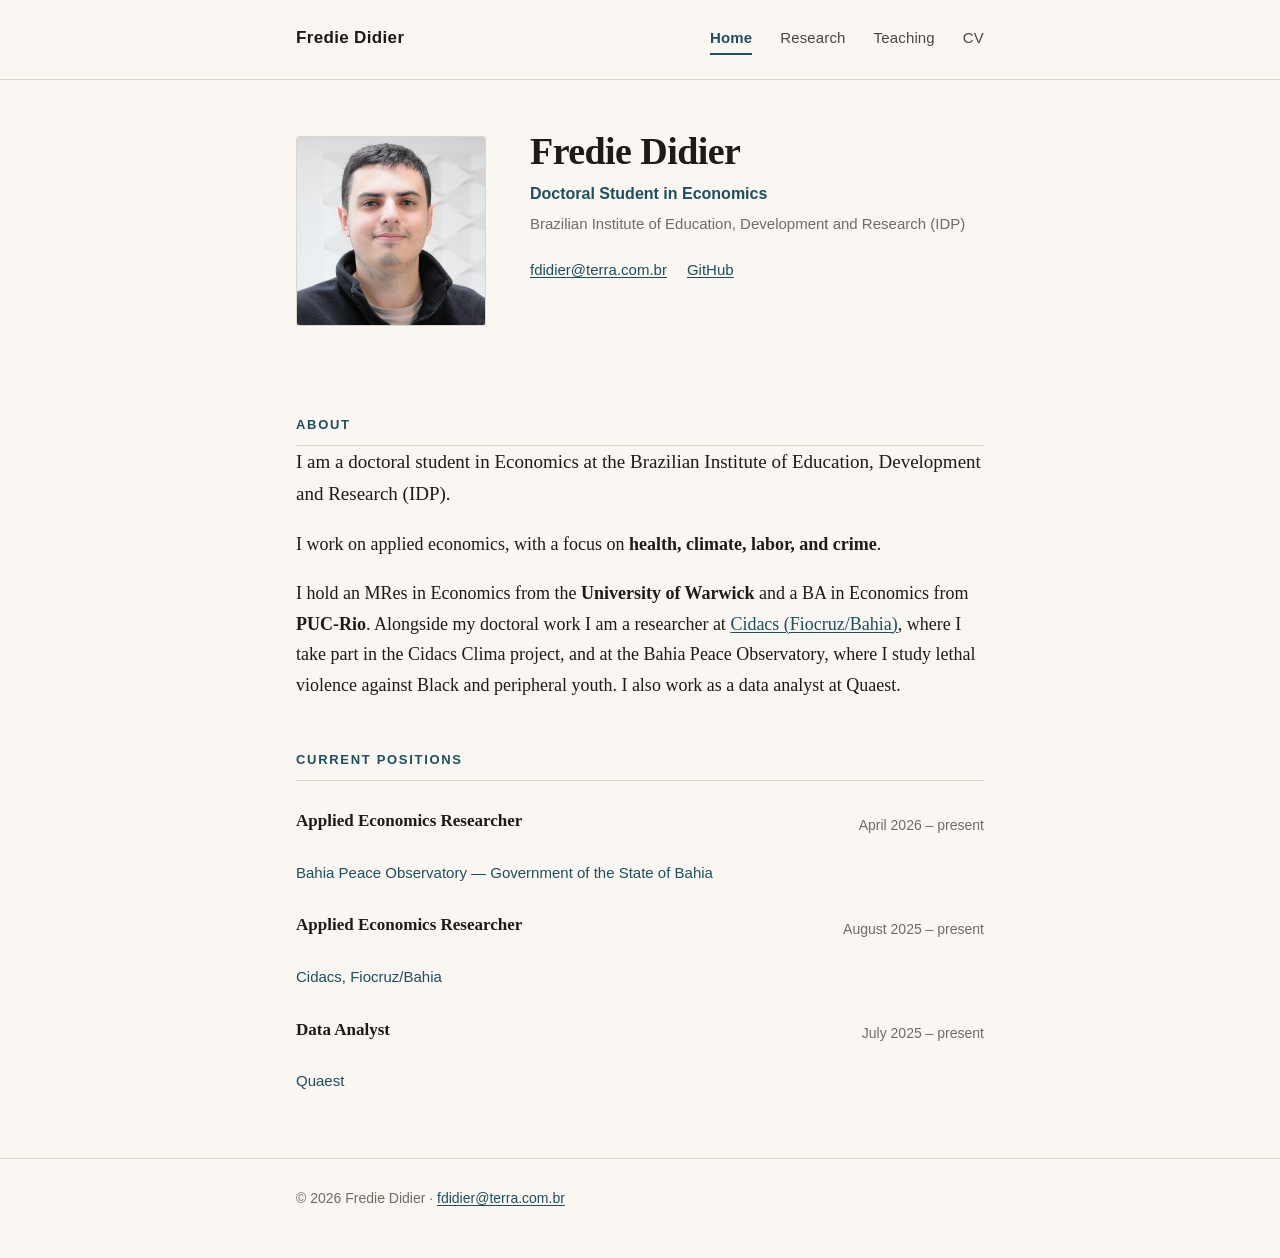
==== index.html @ f06270a4 "Creating Website" ====
<!DOCTYPE html>
<html lang="en">
<head>
<meta charset="utf-8">
<meta name="viewport" content="width=device-width, initial-scale=1">
<title>Fredie Didier</title>
<meta name="description" content="Fredie Didier — doctoral student in Economics at IDP. Applied economics: health, climate, labor and crime.">
<link rel="stylesheet" href="assets/css/style.css">
</head>
<body>

<header class="masthead">
  <div class="wrap">
    <a class="masthead__name" href="index.html">Fredie Didier</a>
    <nav class="nav">
      <a href="index.html" aria-current="page">Home</a>
      <a href="research.html">Research</a>
      <a href="teaching.html">Teaching</a>
      <a href="cv.html">CV</a>
    </nav>
  </div>
</header>

<main class="wrap">

  <section class="hero">
    <img class="hero__photo" src="assets/img/photo.jpg" alt="Fredie Didier" width="360" height="360">

    <div>
      <h1>Fredie Didier</h1>
      <p class="hero__role">Doctoral Student in Economics</p>
      <p class="hero__affil">Brazilian Institute of Education, Development and Research (IDP)</p>
      <ul class="linkrow">
        <li><a href="mailto:fdidier@terra.com.br">fdidier@terra.com.br</a></li>
        <li><a href="https://github.com/FredieDidier">GitHub</a></li>
      </ul>
    </div>
  </section>

  <h2>About</h2>

  <p class="lede">I am a doctoral student in Economics at the Brazilian Institute of
  Education, Development and Research (IDP).</p>

  <p>I work on applied economics, with a focus on <strong>health, climate, labor, and
  crime</strong>.</p>

  <p>I hold an MRes in Economics from the <strong>University of Warwick</strong> and a BA in
  Economics from <strong>PUC-Rio</strong>. Alongside my doctoral work I am a researcher at
  <a href="https://cidacs.bahia.fiocruz.br/">Cidacs (Fiocruz/Bahia)</a>, where I take part in the
  Cidacs Clima project, and at the Bahia Peace Observatory, where I study lethal violence
  against Black and peripheral youth. I also work as a data analyst at Quaest.</p>

  <h2>Current Positions</h2>

  <div class="item">
    <p class="item__head">Applied Economics Researcher</p>
    <p class="item__date">April 2026 – present</p>
    <p class="item__sub">Bahia Peace Observatory — Government of the State of Bahia</p>
  </div>

  <div class="item">
    <p class="item__head">Applied Economics Researcher</p>
    <p class="item__date">August 2025 – present</p>
    <p class="item__sub">Cidacs, Fiocruz/Bahia</p>
  </div>

  <div class="item">
    <p class="item__head">Data Analyst</p>
    <p class="item__date">July 2025 – present</p>
    <p class="item__sub">Quaest</p>
  </div>

</main>

<footer class="footer">
  <div class="wrap">
    <p>© 2026 Fredie Didier · <a href="mailto:fdidier@terra.com.br">fdidier@terra.com.br</a></p>
  </div>
</footer>

</body>
</html>
---- assets/css/style.css ----
/* ---------------------------------------------------------------
   Fredie Didier — personal academic site
   Palette: deep petrol blue on warm sand
   --------------------------------------------------------------- */

:root {
  --petrol:        #1f4e5f;
  --petrol-dark:   #163b48;
  --petrol-light:  #2e6b80;
  --sand:          #faf7f2;
  --sand-deep:     #f1ece3;
  --ink:           #1c1b19;
  --ink-soft:      #4a4844;
  --ink-faint:     #6f6c66;
  --rule:          #ddd6ca;

  --serif: "Iowan Old Style", "Palatino Linotype", Palatino, "Book Antiqua", Georgia, serif;
  --sans:  -apple-system, BlinkMacSystemFont, "Segoe UI", Inter, Helvetica, Arial, sans-serif;

  --measure: 46rem;
}

*, *::before, *::after { box-sizing: border-box; }

html { -webkit-text-size-adjust: 100%; }

body {
  margin: 0;
  background: var(--sand);
  color: var(--ink);
  font-family: var(--serif);
  font-size: 1.125rem;      /* 18px base — deliberately generous */
  line-height: 1.7;
  text-rendering: optimizeLegibility;
  -webkit-font-smoothing: antialiased;
}

/* ---------- layout ---------- */

.wrap {
  max-width: var(--measure);
  margin: 0 auto;
  padding: 0 1.5rem;
}

main { padding-bottom: 5rem; }

/* ---------- masthead / nav ---------- */

.masthead {
  border-bottom: 1px solid var(--rule);
  background: var(--sand);
}

.masthead .wrap {
  display: flex;
  flex-wrap: wrap;
  align-items: baseline;
  justify-content: space-between;
  gap: 0.75rem 2rem;
  padding-top: 1.5rem;
  padding-bottom: 1.5rem;
}

.masthead__name {
  font-family: var(--sans);
  font-size: 1.0625rem;
  font-weight: 600;
  letter-spacing: 0.02em;
  color: var(--ink);
  text-decoration: none;
}
.masthead__name:hover { color: var(--petrol); }

.nav {
  display: flex;
  gap: 1.75rem;
  font-family: var(--sans);
  font-size: 0.9375rem;
  letter-spacing: 0.01em;
}

.nav a {
  color: var(--ink-soft);
  text-decoration: none;
  padding-bottom: 2px;
  border-bottom: 2px solid transparent;
}
.nav a:hover { color: var(--petrol); }
.nav a[aria-current="page"] {
  color: var(--petrol);
  border-bottom-color: var(--petrol);
  font-weight: 600;
}

/* ---------- hero (home) ---------- */

.hero {
  display: grid;
  grid-template-columns: 190px 1fr;
  gap: 2.75rem;
  align-items: start;
  padding: 3.5rem 0 2.5rem;
}

.hero__photo {
  width: 190px;
  height: 190px;
  border-radius: 3px;
  object-fit: cover;
  display: block;
  background: var(--sand-deep);
  border: 1px solid var(--rule);
}

.hero h1 {
  font-size: 2.375rem;
  line-height: 1.15;
  margin: -0.35rem 0 0.4rem;
  letter-spacing: -0.015em;
  font-weight: 600;
}

.hero__role {
  font-family: var(--sans);
  font-size: 1rem;
  color: var(--petrol);
  font-weight: 600;
  margin: 0 0 0.25rem;
}

.hero__affil {
  font-family: var(--sans);
  font-size: 0.9375rem;
  color: var(--ink-faint);
  margin: 0 0 1.25rem;
}

/* ---------- inline link list (contact / profiles) ---------- */

.linkrow {
  list-style: none;
  margin: 0;
  padding: 0;
  display: flex;
  flex-wrap: wrap;
  gap: 0.5rem 1.25rem;
  font-family: var(--sans);
  font-size: 0.9375rem;
}

.linkrow a { color: var(--petrol); }

/* ---------- typography ---------- */

h2 {
  font-family: var(--sans);
  font-size: 0.8125rem;
  font-weight: 700;
  letter-spacing: 0.13em;
  text-transform: uppercase;
  color: var(--petrol);
  margin: 3rem 0 0;
  padding-bottom: 0.6rem;
  border-bottom: 1px solid var(--rule);
}

h3 {
  font-size: 1.1875rem;
  font-weight: 600;
  line-height: 1.35;
  margin: 2rem 0 0.2rem;
}

p { margin: 0 0 1.15rem; }

a { color: var(--petrol); text-decoration-thickness: 1px; text-underline-offset: 2px; }
a:hover { color: var(--petrol-light); }

strong { font-weight: 600; }

.lede { font-size: 1.1875rem; }

/* ---------- research entries ---------- */

.entry { margin-top: 2.25rem; }
.entry:first-of-type { margin-top: 1.75rem; }

.entry__title {
  font-size: 1.125rem;
  font-weight: 600;
  line-height: 1.4;
  margin: 0 0 0.3rem;
}

.entry__authors {
  font-family: var(--sans);
  font-size: 0.9375rem;
  color: var(--ink-faint);
  margin: 0 0 0.5rem;
}

.entry__links {
  font-family: var(--sans);
  font-size: 0.875rem;
  display: flex;
  flex-wrap: wrap;
  gap: 0.75rem;
}

.tag {
  display: inline-block;
  font-family: var(--sans);
  font-size: 0.6875rem;
  font-weight: 700;
  letter-spacing: 0.09em;
  text-transform: uppercase;
  color: var(--petrol);
  background: var(--sand-deep);
  border: 1px solid var(--rule);
  border-radius: 2px;
  padding: 0.15rem 0.5rem;
  vertical-align: 2px;
}

/* ---------- CV page ---------- */

.cv-actions {
  display: flex;
  flex-wrap: wrap;
  gap: 0.75rem;
  margin: 1.5rem 0 0;
}

.btn {
  font-family: var(--sans);
  font-size: 0.9375rem;
  font-weight: 600;
  text-decoration: none;
  color: var(--sand);
  background: var(--petrol);
  border: 1px solid var(--petrol);
  border-radius: 3px;
  padding: 0.5rem 1.1rem;
}
.btn:hover { background: var(--petrol-dark); color: var(--sand); }

.btn--ghost { color: var(--petrol); background: transparent; }
.btn--ghost:hover { background: var(--sand-deep); color: var(--petrol-dark); }

/* dated CV rows: title left, date right */
.item {
  display: grid;
  grid-template-columns: 1fr auto;
  gap: 0.25rem 1.5rem;
  margin-top: 1.75rem;
}

.item__head { font-size: 1.0625rem; font-weight: 600; line-height: 1.4; margin: 0; }

.item__date {
  font-family: var(--sans);
  font-size: 0.875rem;
  color: var(--ink-faint);
  white-space: nowrap;
  padding-top: 0.28rem;
}

.item__sub {
  grid-column: 1 / -1;
  font-family: var(--sans);
  font-size: 0.9375rem;
  color: var(--petrol);
  margin: 0;
}

.item__body {
  grid-column: 1 / -1;
  font-size: 1rem;
  color: var(--ink-soft);
  margin: 0.35rem 0 0;
}

/* embedded CV PDF viewer */
.pdf-frame {
  margin-top: 2rem;
  border: 1px solid var(--rule);
  border-radius: 3px;
  background: var(--sand-deep);
  overflow: hidden;
}

.pdf-frame object {
  display: block;
  width: 100%;
  height: 88vh;
  min-height: 34rem;
  border: 0;
}

.pdf-fallback {
  margin: 0;
  padding: 2.5rem 1.5rem;
  text-align: center;
  font-size: 1rem;
  color: var(--ink-soft);
}

/* ---------- footer ---------- */

.footer {
  border-top: 1px solid var(--rule);
  margin-top: 4rem;
  padding: 1.75rem 0 3rem;
  font-family: var(--sans);
  font-size: 0.875rem;
  color: var(--ink-faint);
}
.footer p { margin: 0; }

/* ---------- responsive ---------- */

@media (max-width: 640px) {
  body { font-size: 1.0625rem; }

  .masthead .wrap { flex-direction: column; align-items: flex-start; }
  .nav { gap: 1.25rem; flex-wrap: wrap; }

  .hero {
    grid-template-columns: 1fr;
    gap: 1.5rem;
    padding-top: 2.5rem;
  }
  .hero__photo { width: 150px; height: 150px; }
  .hero h1 { font-size: 1.9375rem; margin-top: 0; }

  .item { grid-template-columns: 1fr; }
  .item__date { padding-top: 0; }

  /* Mobile browsers mostly refuse to render <object> PDFs inline and show a
     blank box instead of the fallback. Hide the embed and let the download
     buttons carry the CV tab on small screens. */
  .pdf-frame { display: none; }
}

/* ---------- print (CV page) ---------- */

@media print {
  body { background: #fff; font-size: 10.5pt; }
  .masthead, .footer, .cv-actions { display: none; }
  a { color: #000; text-decoration: none; }
  h2 { color: #000; margin-top: 1.4rem; }
  .wrap { max-width: none; padding: 0; }
}
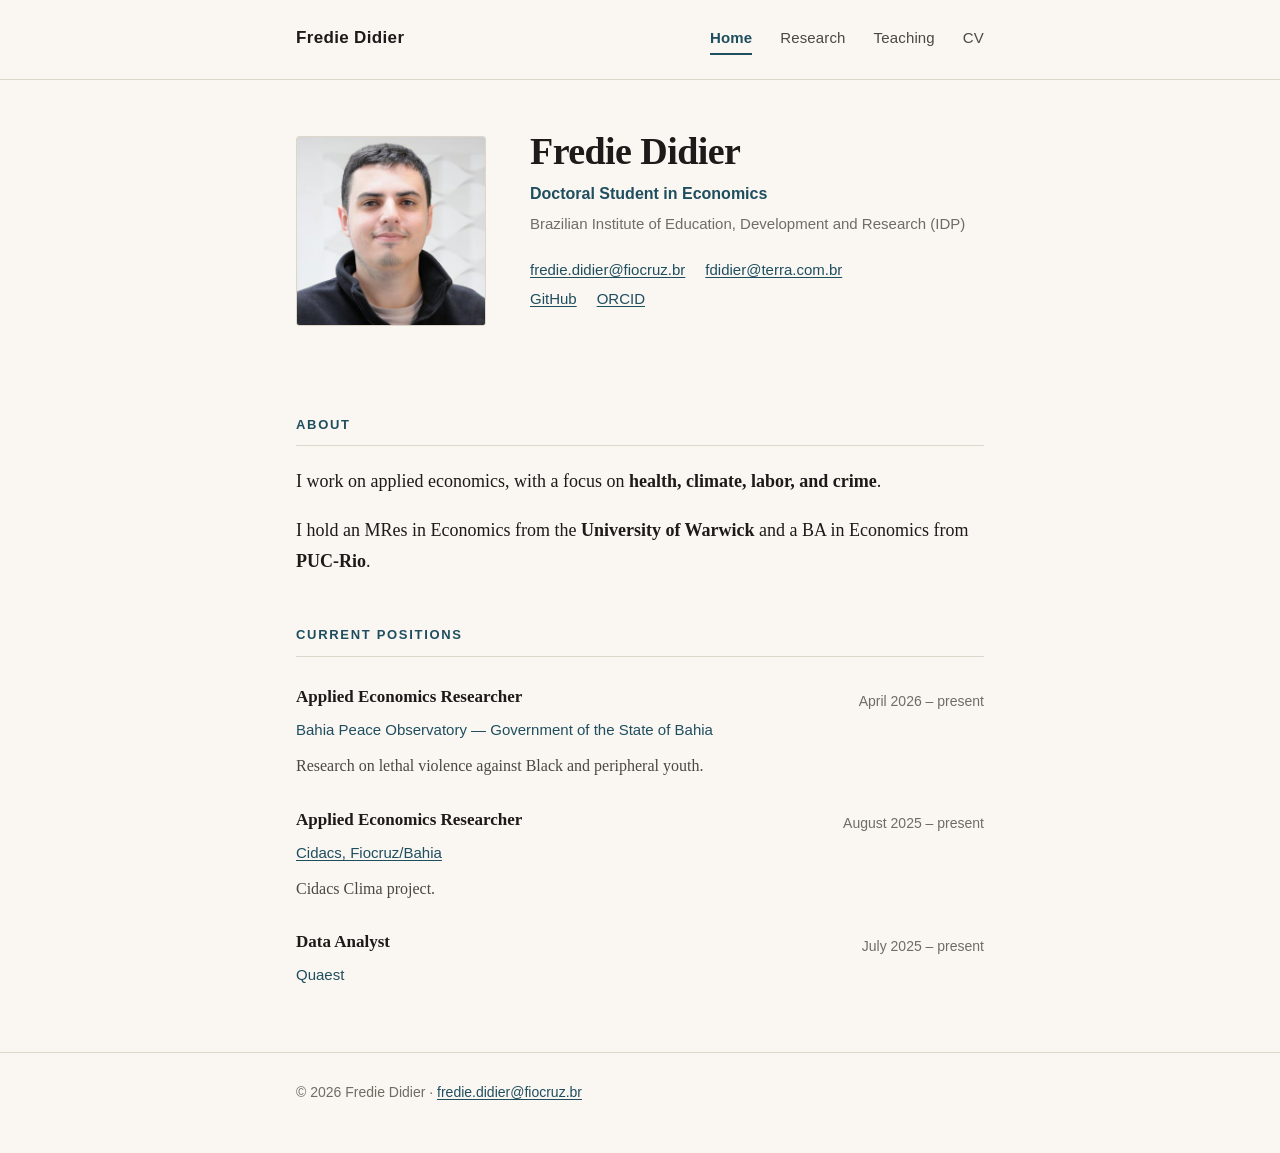
==== commit 31dcdcaa: "Polish site design, update contact details, and replace the profile photo with a higher-resolution v" ====
--- a/index.html
+++ b/index.html
@@ -5,6 +5,12 @@
 <meta name="viewport" content="width=device-width, initial-scale=1">
 <title>Fredie Didier</title>
 <meta name="description" content="Fredie Didier — doctoral student in Economics at IDP. Applied economics: health, climate, labor and crime.">
+<link rel="icon" href="assets/img/favicon.svg" type="image/svg+xml">
+<meta property="og:type" content="website">
+<meta property="og:title" content="Fredie Didier">
+<meta property="og:description" content="Fredie Didier — doctoral student in Economics at IDP. Applied economics: health, climate, labor and crime.">
+<meta property="og:url" content="https://frediedidier.github.io/">
+<meta property="og:image" content="https://frediedidier.github.io/assets/img/photo.jpg">
 <link rel="stylesheet" href="assets/css/style.css">
 </head>
 <body>
@@ -24,32 +30,30 @@
 <main class="wrap">
 
   <section class="hero">
-    <img class="hero__photo" src="assets/img/photo.jpg" alt="Fredie Didier" width="360" height="360">
+    <img class="hero__photo" src="assets/img/photo.jpg" alt="Fredie Didier" width="800" height="800">
 
     <div>
       <h1>Fredie Didier</h1>
       <p class="hero__role">Doctoral Student in Economics</p>
       <p class="hero__affil">Brazilian Institute of Education, Development and Research (IDP)</p>
       <ul class="linkrow">
+        <li><a href="mailto:fredie.didier@fiocruz.br">fredie.didier@fiocruz.br</a></li>
         <li><a href="mailto:fdidier@terra.com.br">fdidier@terra.com.br</a></li>
+      </ul>
+      <ul class="linkrow">
         <li><a href="https://github.com/FredieDidier">GitHub</a></li>
+        <li><a href="https://orcid.org/0009-0005-4716-7013">ORCID</a></li>
       </ul>
     </div>
   </section>
 
   <h2>About</h2>
 
-  <p class="lede">I am a doctoral student in Economics at the Brazilian Institute of
-  Education, Development and Research (IDP).</p>
-
   <p>I work on applied economics, with a focus on <strong>health, climate, labor, and
   crime</strong>.</p>
 
   <p>I hold an MRes in Economics from the <strong>University of Warwick</strong> and a BA in
-  Economics from <strong>PUC-Rio</strong>. Alongside my doctoral work I am a researcher at
-  <a href="https://cidacs.bahia.fiocruz.br/">Cidacs (Fiocruz/Bahia)</a>, where I take part in the
-  Cidacs Clima project, and at the Bahia Peace Observatory, where I study lethal violence
-  against Black and peripheral youth. I also work as a data analyst at Quaest.</p>
+  Economics from <strong>PUC-Rio</strong>.</p>
 
   <h2>Current Positions</h2>
 
@@ -57,12 +61,14 @@
     <p class="item__head">Applied Economics Researcher</p>
     <p class="item__date">April 2026 – present</p>
     <p class="item__sub">Bahia Peace Observatory — Government of the State of Bahia</p>
+    <p class="item__body">Research on lethal violence against Black and peripheral youth.</p>
   </div>
 
   <div class="item">
     <p class="item__head">Applied Economics Researcher</p>
     <p class="item__date">August 2025 – present</p>
-    <p class="item__sub">Cidacs, Fiocruz/Bahia</p>
+    <p class="item__sub"><a href="https://cidacs.bahia.fiocruz.br/">Cidacs, Fiocruz/Bahia</a></p>
+    <p class="item__body">Cidacs Clima project.</p>
   </div>
 
   <div class="item">
@@ -75,7 +81,7 @@
 
 <footer class="footer">
   <div class="wrap">
-    <p>© 2026 Fredie Didier · <a href="mailto:fdidier@terra.com.br">fdidier@terra.com.br</a></p>
+    <p>© 2026 Fredie Didier · <a href="mailto:fredie.didier@fiocruz.br">fredie.didier@fiocruz.br</a></p>
   </div>
 </footer>
 
--- a/assets/css/style.css
+++ b/assets/css/style.css
@@ -150,6 +150,7 @@
 }
 
 .linkrow a { color: var(--petrol); }
+.linkrow + .linkrow { margin-top: 0.25rem; }
 
 /* ---------- typography ---------- */
 
@@ -160,7 +161,7 @@
   letter-spacing: 0.13em;
   text-transform: uppercase;
   color: var(--petrol);
-  margin: 3rem 0 0;
+  margin: 3rem 0 1.25rem;
   padding-bottom: 0.6rem;
   border-bottom: 1px solid var(--rule);
 }
@@ -184,7 +185,7 @@
 /* ---------- research entries ---------- */
 
 .entry { margin-top: 2.25rem; }
-.entry:first-of-type { margin-top: 1.75rem; }
+h2 + .entry { margin-top: 1.75rem; }
 
 .entry__title {
   font-size: 1.125rem;
@@ -263,6 +264,7 @@
   font-size: 0.875rem;
   color: var(--ink-faint);
   white-space: nowrap;
+  margin: 0;
   padding-top: 0.28rem;
 }
 
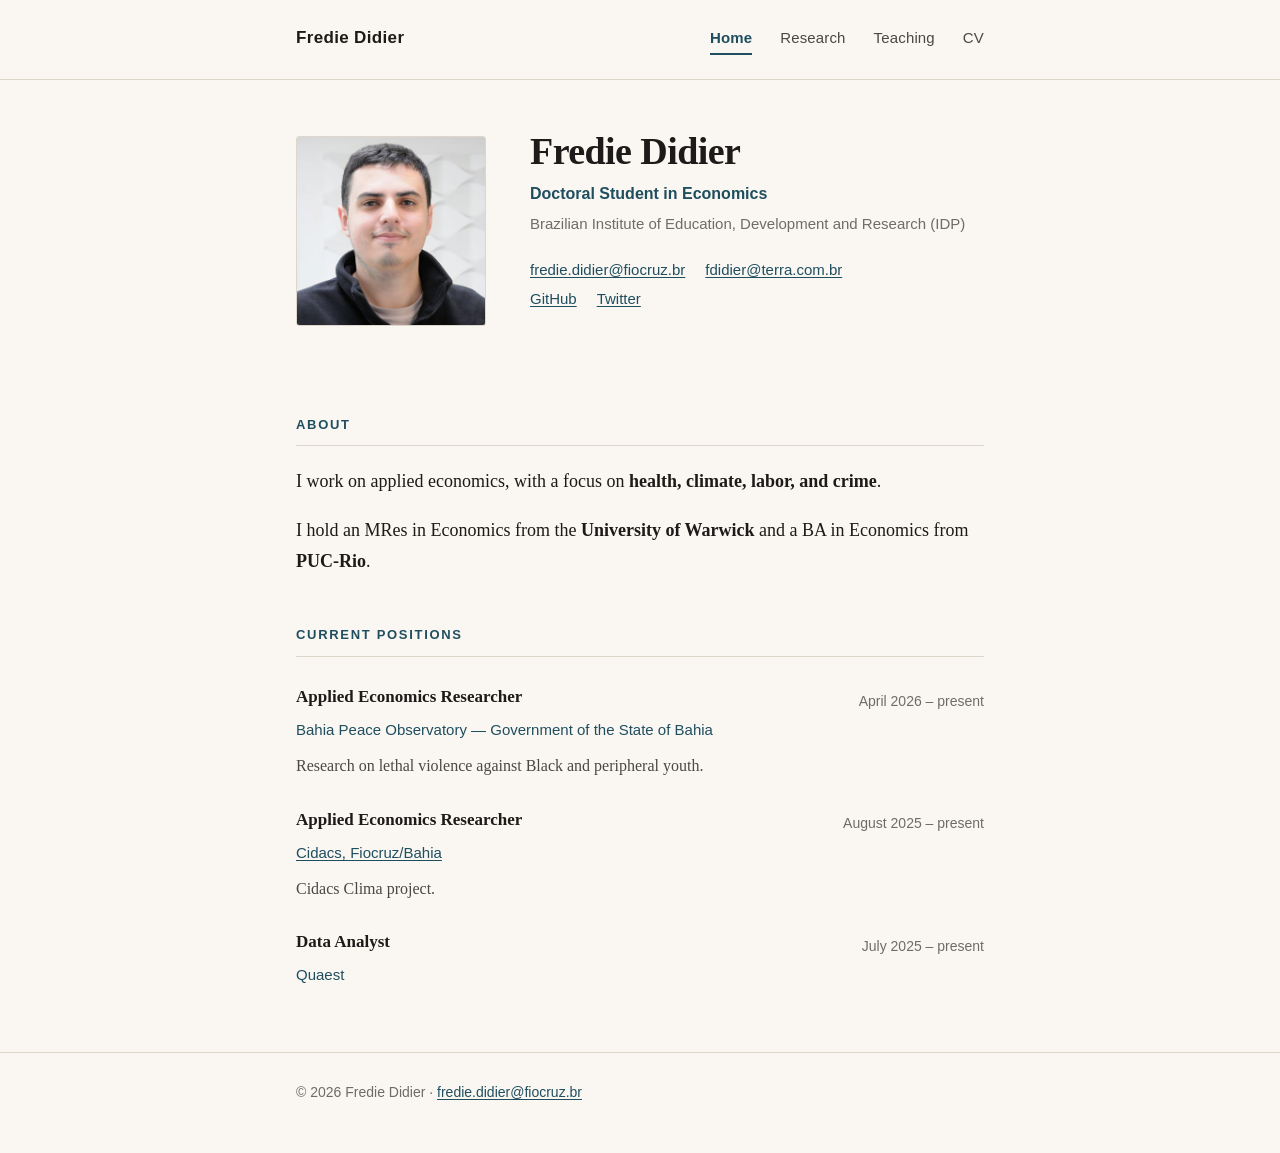
==== commit ce2dc554: "Replace ORCID with Twitter on site; swap ORCID for website link in CV header - Home page: remove ORC" ====
--- a/index.html
+++ b/index.html
@@ -42,7 +42,7 @@
       </ul>
       <ul class="linkrow">
         <li><a href="https://github.com/FredieDidier">GitHub</a></li>
-        <li><a href="https://orcid.org/0009-0005-4716-7013">ORCID</a></li>
+        <li><a href="https://x.com/frediesdidier">Twitter</a></li>
       </ul>
     </div>
   </section>
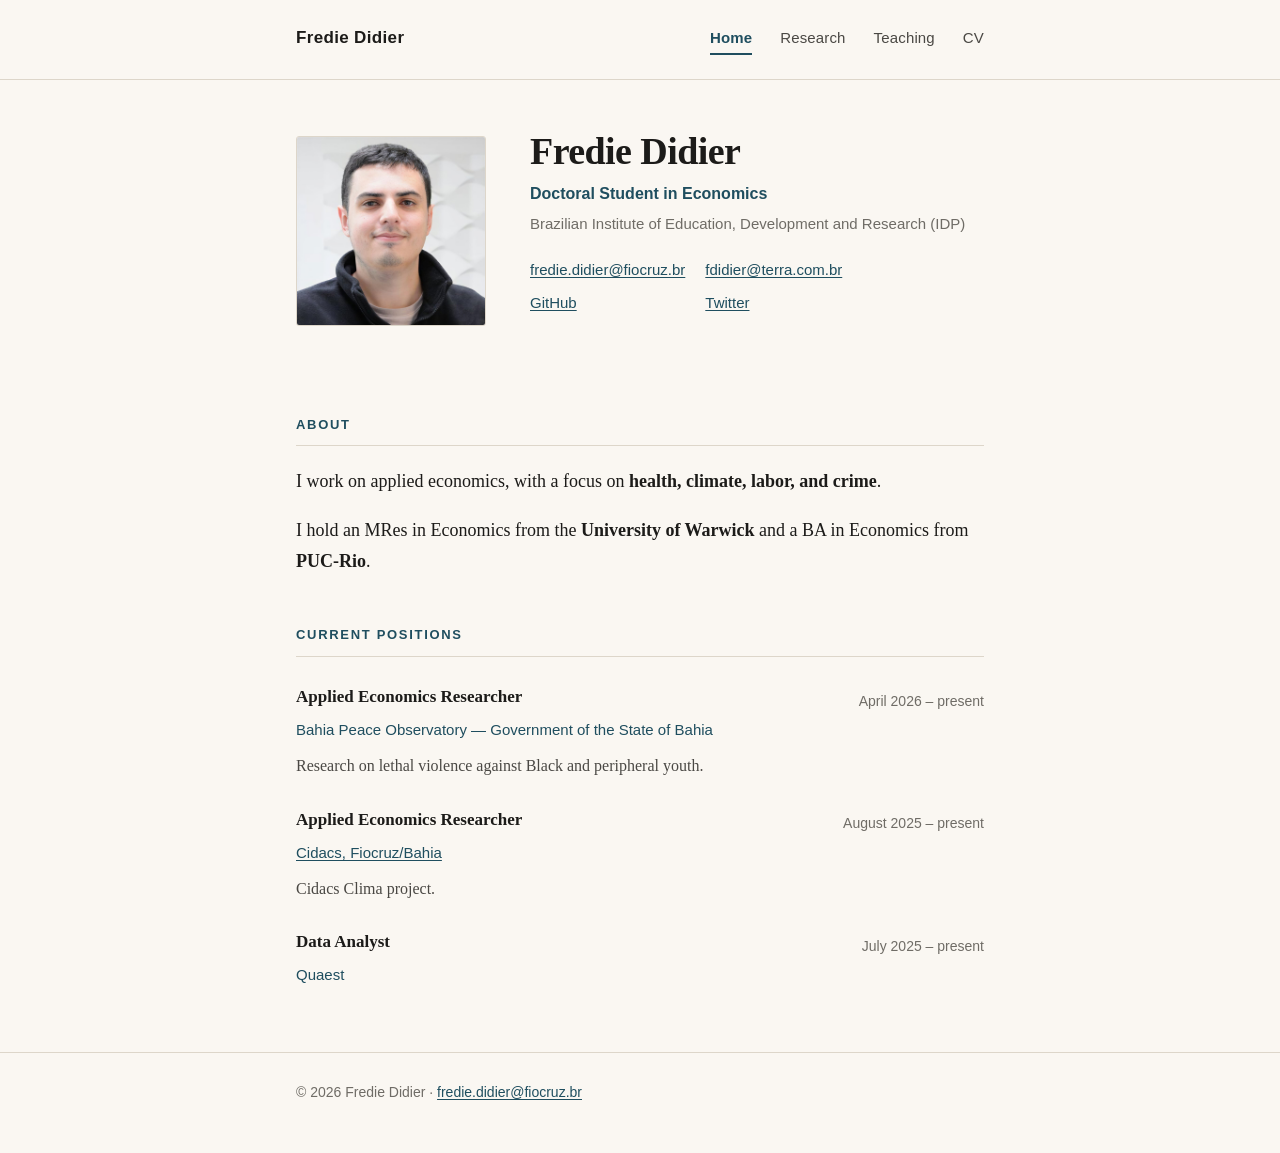
==== commit 22bdab76: "Align contact links into symmetric columns on site and CV Site: merge the two contact lists into a s" ====
--- a/index.html
+++ b/index.html
@@ -39,8 +39,6 @@
       <ul class="linkrow">
         <li><a href="mailto:fredie.didier@fiocruz.br">fredie.didier@fiocruz.br</a></li>
         <li><a href="mailto:fdidier@terra.com.br">fdidier@terra.com.br</a></li>
-      </ul>
-      <ul class="linkrow">
         <li><a href="https://github.com/FredieDidier">GitHub</a></li>
         <li><a href="https://x.com/frediesdidier">Twitter</a></li>
       </ul>
--- a/assets/css/style.css
+++ b/assets/css/style.css
@@ -142,15 +142,14 @@
   list-style: none;
   margin: 0;
   padding: 0;
-  display: flex;
-  flex-wrap: wrap;
+  display: grid;
+  grid-template-columns: repeat(2, max-content);
   gap: 0.5rem 1.25rem;
   font-family: var(--sans);
   font-size: 0.9375rem;
 }
 
 .linkrow a { color: var(--petrol); }
-.linkrow + .linkrow { margin-top: 0.25rem; }
 
 /* ---------- typography ---------- */
 
@@ -347,6 +346,10 @@
 
 /* ---------- print (CV page) ---------- */
 
+@media (max-width: 380px) {
+  .linkrow { grid-template-columns: 1fr; }
+}
+
 @media print {
   body { background: #fff; font-size: 10.5pt; }
   .masthead, .footer, .cv-actions { display: none; }
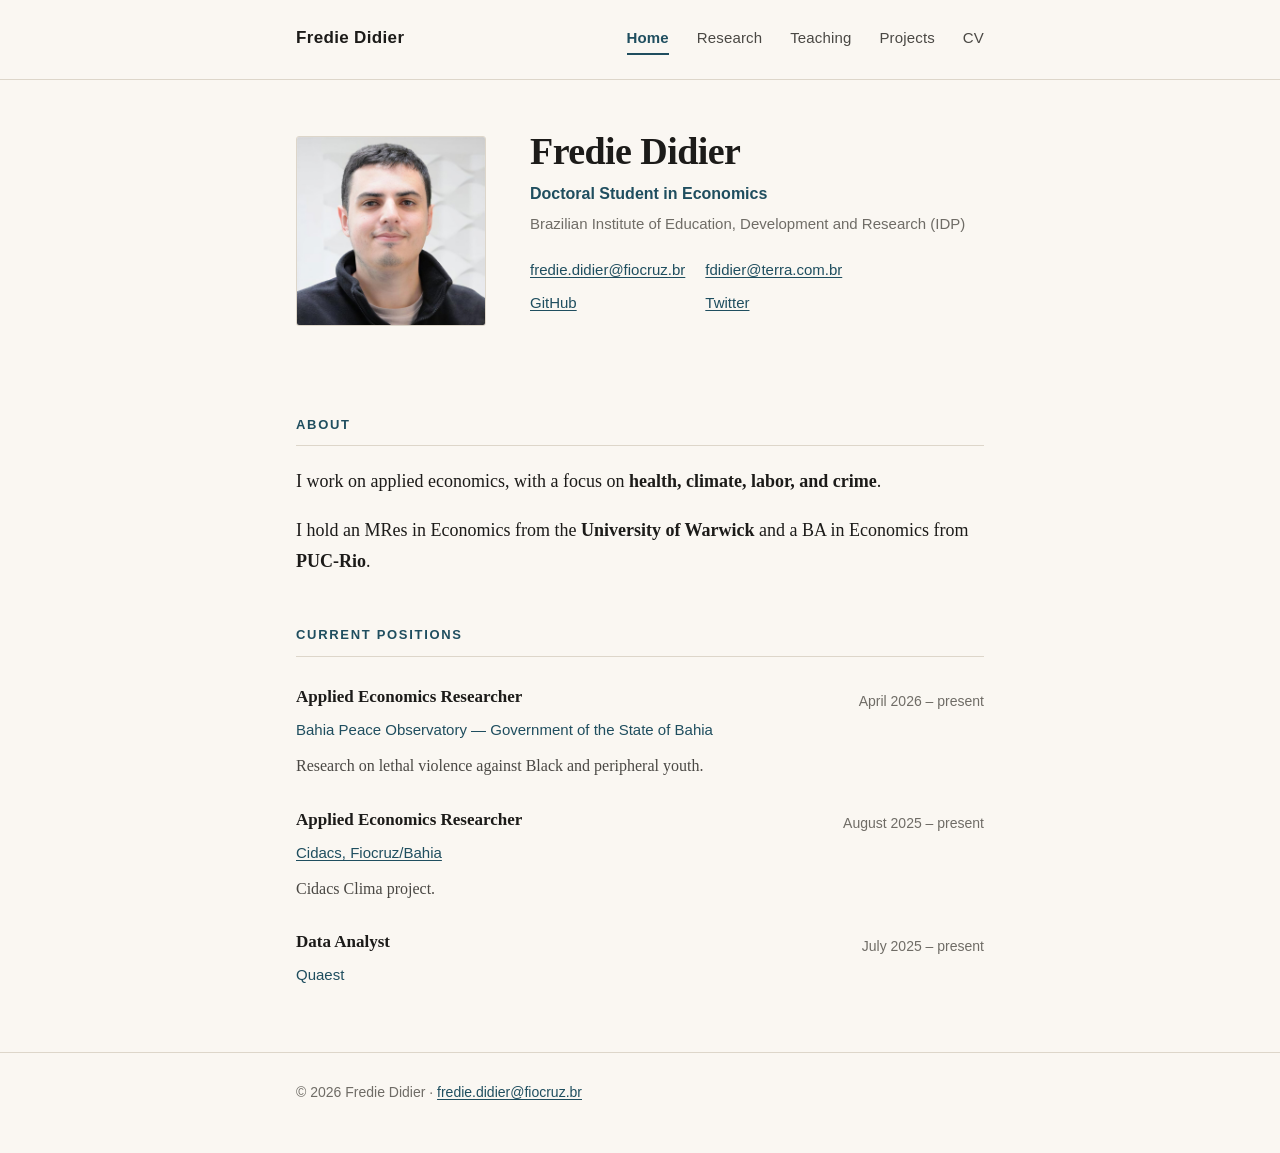
==== commit af1b32c7: "Add Projects page for TeXugo and Rastro, with matching CV section Adds projects.html and a Projects " ====
--- a/index.html
+++ b/index.html
@@ -22,6 +22,7 @@
       <a href="index.html" aria-current="page">Home</a>
       <a href="research.html">Research</a>
       <a href="teaching.html">Teaching</a>
+      <a href="projects.html">Projects</a>
       <a href="cv.html">CV</a>
     </nav>
   </div>
--- a/assets/css/style.css
+++ b/assets/css/style.css
@@ -325,7 +325,7 @@
   body { font-size: 1.0625rem; }
 
   .masthead .wrap { flex-direction: column; align-items: flex-start; }
-  .nav { gap: 1.25rem; flex-wrap: wrap; }
+  .nav { gap: 0.5rem 1rem; flex-wrap: wrap; }
 
   .hero {
     grid-template-columns: 1fr;
